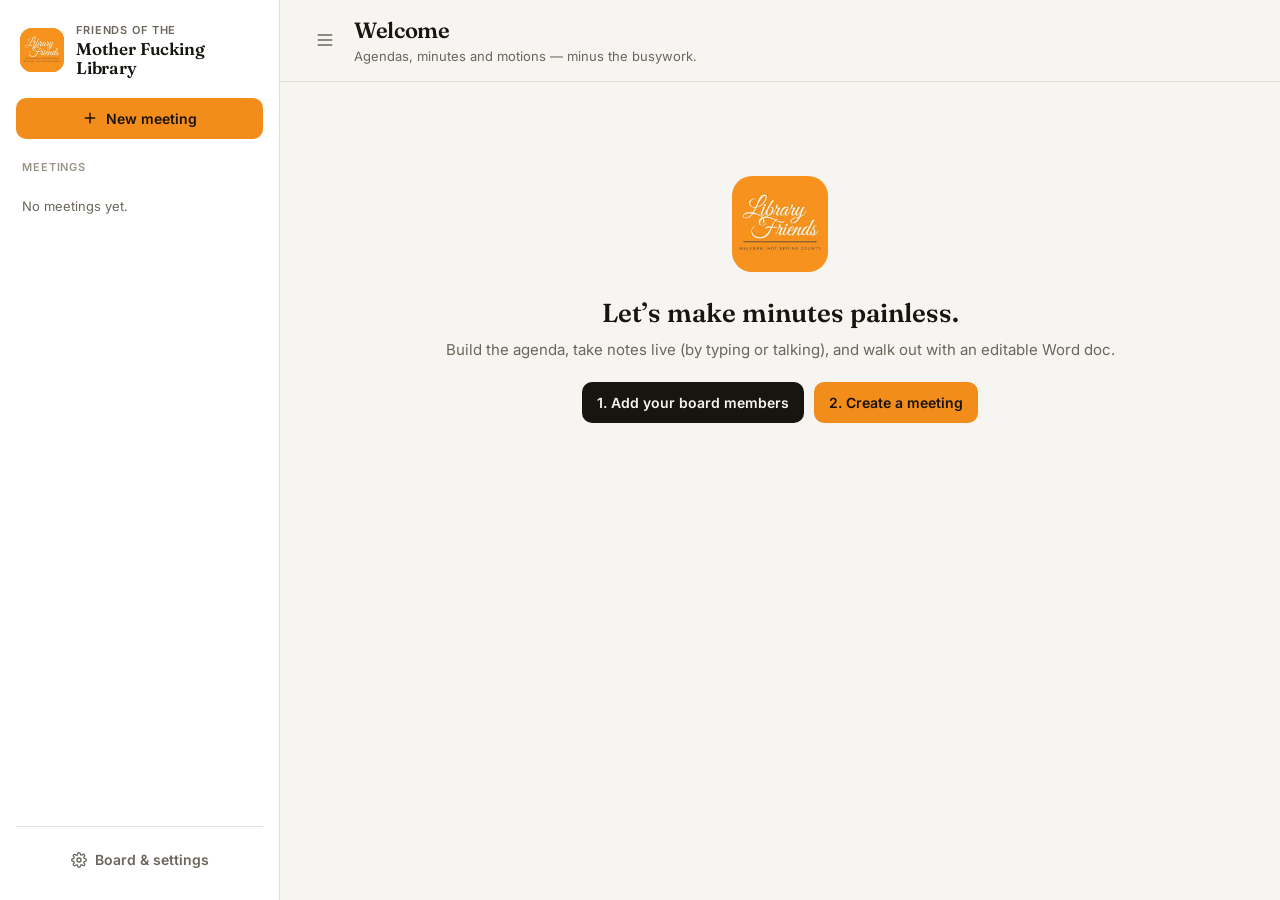
==== board/index.html @ 4c4029c6 "Add board meeting minutes app (Friends of the Mother Fucking Library) Single-page app under board/ f" ====
<!doctype html>
<html lang="en">
<head>
<meta charset="utf-8">
<meta name="viewport" content="width=device-width, initial-scale=1, viewport-fit=cover">
<title>Friends of the Mother Fucking Library</title>
<meta name="description" content="Build board meeting agendas, take minutes live with voice dictation, and export editable Word documents.">
<meta name="theme-color" content="#f28c1b">
<link rel="icon" href="assets/logo.png">
<link rel="preconnect" href="https://fonts.googleapis.com">
<link rel="preconnect" href="https://fonts.gstatic.com" crossorigin>
<link href="https://fonts.googleapis.com/css2?family=Inter:wght@400;500;600;700&family=Fraunces:opsz,wght@9..144,600&display=swap" rel="stylesheet">
<link rel="stylesheet" href="styles.css">
</head>
<body>
<div class="app">
  <aside class="sidebar" id="sidebar">
    <div class="brand">
      <div class="brand-mark"><img src="assets/logo.png" alt=""></div>
      <div>
        <div class="brand-kicker">Friends of the</div>
        <div class="brand-name">Mother Fucking Library</div>
      </div>
    </div>
    <button class="btn btn-primary btn-block" id="newMeetingBtn">
      <svg viewBox="0 0 24 24" width="16" height="16" fill="none" stroke="currentColor" stroke-width="2.2" stroke-linecap="round"><path d="M12 5v14M5 12h14"/></svg>
      New meeting
    </button>
    <div class="side-label">Meetings</div>
    <nav class="meeting-list" id="meetingList"></nav>
    <div class="side-foot">
      <button class="btn btn-ghost btn-block" id="settingsBtn">
        <svg viewBox="0 0 24 24" width="16" height="16" fill="none" stroke="currentColor" stroke-width="2" stroke-linecap="round" stroke-linejoin="round"><circle cx="12" cy="12" r="3"/><path d="M19.4 15a1.7 1.7 0 0 0 .3 1.8l.1.1a2 2 0 1 1-2.8 2.8l-.1-.1a1.7 1.7 0 0 0-1.8-.3 1.7 1.7 0 0 0-1 1.5V21a2 2 0 1 1-4 0v-.1a1.7 1.7 0 0 0-1.1-1.5 1.7 1.7 0 0 0-1.8.3l-.1.1a2 2 0 1 1-2.8-2.8l.1-.1a1.7 1.7 0 0 0 .3-1.8 1.7 1.7 0 0 0-1.5-1H3a2 2 0 1 1 0-4h.1a1.7 1.7 0 0 0 1.5-1.1 1.7 1.7 0 0 0-.3-1.8l-.1-.1a2 2 0 1 1 2.8-2.8l.1.1a1.7 1.7 0 0 0 1.8.3H9a1.7 1.7 0 0 0 1-1.5V3a2 2 0 1 1 4 0v.1a1.7 1.7 0 0 0 1 1.5 1.7 1.7 0 0 0 1.8-.3l.1-.1a2 2 0 1 1 2.8 2.8l-.1.1a1.7 1.7 0 0 0-.3 1.8V9a1.7 1.7 0 0 0 1.5 1H21a2 2 0 1 1 0 4h-.1a1.7 1.7 0 0 0-1.5 1z"/></svg>
        Board &amp; settings
      </button>
    </div>
  </aside>
  <div class="scrim" id="scrim"></div>

  <main class="main">
    <header class="topbar">
      <button class="icon-btn menu-btn" id="menuBtn" aria-label="Open meetings list">
        <svg viewBox="0 0 24 24" width="20" height="20" fill="none" stroke="currentColor" stroke-width="2" stroke-linecap="round"><path d="M4 6h16M4 12h16M4 18h16"/></svg>
      </button>
      <div class="meeting-head" id="meetingHead"></div>
      <button class="icon-btn" id="delMeetingBtn" data-act="del-meeting" title="Delete this meeting" aria-label="Delete this meeting" hidden>
        <svg viewBox="0 0 24 24" width="16" height="16" fill="none" stroke="currentColor" stroke-width="2" stroke-linecap="round" stroke-linejoin="round"><path d="M4 7h16M10 11v6M14 11v6M6 7l1 13h10l1-13M9 7V4h6v3"/></svg>
      </button>
      <div class="rec-pill" id="recPill" hidden>
        <span class="rec-dot"></span><span id="recTime">00:00</span>
      </div>
    </header>

    <div class="tabs" role="tablist" id="tabs">
      <button role="tab" data-tab="agenda" class="tab">
        <span class="tab-num">1</span> Agenda
      </button>
      <button role="tab" data-tab="live" class="tab">
        <span class="tab-num">2</span> <span><span class="long">Take </span>minutes</span>
      </button>
      <button role="tab" data-tab="export" class="tab">
        <span class="tab-num">3</span> <span><span class="long">Review &amp; </span>export</span>
      </button>
    </div>

    <section class="view" id="view"></section>
  </main>
</div>

<div class="toast" id="toast" role="status" aria-live="polite"></div>
<dialog class="modal" id="modal"></dialog>

<script src="app.js"></script>
</body>
</html>
---- board/styles.css ----
:root {
  --bg: #f7f5f1;
  --bg-2: #efebe4;
  --card: #ffffff;
  --card-2: #fbfaf7;
  --ink: #17150f;
  --text: #24211b;
  --mute: #6b665c;
  --faint: #9a9488;
  --line: #e4dfd5;
  --line-2: #d6cfc2;
  --accent: #f28c1b;
  --accent-ink: #1a1206;
  --accent-text: #a8520a;
  --accent-soft: #fdebd6;
  --ok: #1f7a4d;
  --ok-soft: #dcf1e5;
  --bad: #b3261e;
  --bad-soft: #fbe2df;
  --info: #2d5bd7;
  --info-soft: #e1e8fb;
  --shadow: 0 1px 2px rgba(23, 21, 15, .05), 0 8px 24px -12px rgba(23, 21, 15, .18);
  --radius: 14px;
  --radius-sm: 10px;
  --side: 280px;
  color-scheme: light;
}

@media (prefers-color-scheme: dark) {
  :root:not([data-theme="light"]) {
    --bg: #0f0e0c;
    --bg-2: #171512;
    --card: #1b1916;
    --card-2: #211e1a;
    --ink: #f6f2ea;
    --text: #e9e4da;
    --mute: #a59f93;
    --faint: #7a7469;
    --line: #2c2924;
    --line-2: #3a362f;
    --accent: #f59a35;
    --accent-ink: #1a1206;
    --accent-text: #f7a54b;
    --accent-soft: #3a2611;
    --ok: #5fcf95;
    --ok-soft: #173325;
    --bad: #f2867d;
    --bad-soft: #3b1a17;
    --info: #8eaaf7;
    --info-soft: #1a2442;
    --shadow: 0 1px 2px rgba(0, 0, 0, .3), 0 10px 30px -12px rgba(0, 0, 0, .6);
    color-scheme: dark;
  }
}
:root[data-theme="dark"] {
  --bg: #0f0e0c;
  --bg-2: #171512;
  --card: #1b1916;
  --card-2: #211e1a;
  --ink: #f6f2ea;
  --text: #e9e4da;
  --mute: #a59f93;
  --faint: #7a7469;
  --line: #2c2924;
  --line-2: #3a362f;
  --accent: #f59a35;
  --accent-ink: #1a1206;
  --accent-text: #f7a54b;
  --accent-soft: #3a2611;
  --ok: #5fcf95;
  --ok-soft: #173325;
  --bad: #f2867d;
  --bad-soft: #3b1a17;
  --info: #8eaaf7;
  --info-soft: #1a2442;
  --shadow: 0 1px 2px rgba(0, 0, 0, .3), 0 10px 30px -12px rgba(0, 0, 0, .6);
  color-scheme: dark;
}

* { box-sizing: border-box; }
html, body { margin: 0; height: 100%; }
body {
  background: var(--bg);
  color: var(--text);
  font: 15px/1.5 Inter, ui-sans-serif, system-ui, -apple-system, "Segoe UI", sans-serif;
  -webkit-font-smoothing: antialiased;
}
button, input, select, textarea { font: inherit; color: inherit; }
[hidden] { display: none !important; }
::selection { background: var(--accent-soft); }

/* ---------- layout ---------- */
.app { display: grid; grid-template-columns: var(--side) 1fr; min-height: 100vh; }
@media (min-width: 861px) { .app { background: linear-gradient(to right, var(--card) calc(var(--side) - 1px), var(--line) calc(var(--side) - 1px), var(--line) var(--side), transparent var(--side)); } }
.sidebar {
  position: sticky; top: 0; height: 100vh;
  display: flex; flex-direction: column; gap: 14px;
  padding: 20px 16px;
  background: var(--card);
  border-right: 1px solid var(--line);
  overflow: hidden;
}
.main { min-width: 0; display: flex; flex-direction: column; }
.scrim { display: none; }

.brand { display: flex; gap: 12px; align-items: center; padding: 2px 4px 6px; }
.brand-mark {
  width: 44px; height: 44px; border-radius: 12px; flex: none; overflow: hidden;
  background: var(--accent); box-shadow: inset 0 0 0 1px rgba(0,0,0,.06);
}
.brand-mark img { width: 100%; height: 100%; display: block; }
.brand-kicker { font-size: 11px; letter-spacing: .08em; text-transform: uppercase; color: var(--mute); font-weight: 600; }
.brand-name {
  font-family: Fraunces, Georgia, serif; font-weight: 600; font-size: 17px; line-height: 1.15;
  color: var(--ink); letter-spacing: -.01em;
}
.side-label {
  font-size: 11px; font-weight: 600; letter-spacing: .08em; text-transform: uppercase;
  color: var(--faint); padding: 6px 6px 0;
}
.meeting-list { flex: 1; overflow-y: auto; margin: 0 -6px; padding: 0 6px; display: flex; flex-direction: column; gap: 2px; }
.m-link {
  display: flex; flex-direction: column; gap: 1px; text-align: left; width: 100%;
  padding: 9px 10px; border-radius: 10px; border: 0; background: none; cursor: pointer;
}
.m-link:hover { background: var(--bg-2); }
.m-link.active { background: var(--accent-soft); }
.m-link .t { font-weight: 600; font-size: 14px; color: var(--ink); }
.m-link .s { font-size: 12px; color: var(--mute); display: flex; gap: 6px; align-items: center; }
.m-empty { color: var(--mute); font-size: 13px; padding: 8px 6px; }
.side-foot { display: flex; flex-direction: column; gap: 6px; border-top: 1px solid var(--line); padding-top: 12px; }

/* ---------- top bar ---------- */
.topbar {
  position: sticky; top: 0; z-index: 20;
  display: flex; align-items: center; gap: 12px;
  padding: 14px 28px;
  background: color-mix(in srgb, var(--bg) 86%, transparent);
  backdrop-filter: saturate(1.4) blur(12px);
  -webkit-backdrop-filter: saturate(1.4) blur(12px);
  border-bottom: 1px solid var(--line);
}
.menu-btn { display: none; }
.meeting-head { flex: 1; min-width: 0; }
.meeting-head h1 {
  margin: 0; font-family: Fraunces, Georgia, serif; font-weight: 600; font-size: 22px;
  letter-spacing: -.015em; color: var(--ink); white-space: nowrap; overflow: hidden; text-overflow: ellipsis;
}
.meeting-head .sub { color: var(--mute); font-size: 13px; }
.rec-pill {
  display: inline-flex; align-items: center; gap: 8px; padding: 6px 12px; border-radius: 99px;
  background: var(--bad-soft); color: var(--bad); font-weight: 600; font-size: 13px; font-variant-numeric: tabular-nums;
}
.rec-dot { width: 8px; height: 8px; border-radius: 50%; background: var(--bad); animation: pulse 1.2s infinite; }
@keyframes pulse { 50% { opacity: .25; } }

.tabs { display: flex; gap: 4px; padding: 12px 28px 0; border-bottom: 1px solid var(--line); overflow-x: auto; }
.tab {
  display: inline-flex; align-items: center; gap: 8px; white-space: nowrap;
  padding: 10px 14px; border: 0; background: none; cursor: pointer;
  color: var(--mute); font-weight: 600; font-size: 14px;
  border-bottom: 2px solid transparent; margin-bottom: -1px;
}
.tab:hover { color: var(--ink); }
.tab[aria-selected="true"] { color: var(--ink); border-bottom-color: var(--accent); }
.tab-num {
  display: inline-grid; place-items: center; width: 20px; height: 20px; border-radius: 50%;
  font-size: 11px; background: var(--bg-2); color: var(--mute);
}
.tab[aria-selected="true"] .tab-num { background: var(--accent); color: var(--accent-ink); }

.view { padding: 24px 28px 120px; max-width: 1180px; width: 100%; }

/* ---------- primitives ---------- */
.btn {
  display: inline-flex; align-items: center; justify-content: center; gap: 8px;
  padding: 9px 14px; border-radius: 10px; border: 1px solid var(--line-2);
  background: var(--card); color: var(--ink); font-weight: 600; font-size: 14px; cursor: pointer;
  transition: background .15s, border-color .15s, transform .05s;
}
.btn:hover { background: var(--bg-2); }
.btn:active { transform: translateY(1px); }
.btn:focus-visible, .icon-btn:focus-visible, .tab:focus-visible, .chip:focus-visible { outline: 2px solid var(--accent); outline-offset: 2px; }
.btn-primary { background: var(--accent); border-color: transparent; color: var(--accent-ink); }
.btn-primary:hover { background: color-mix(in srgb, var(--accent) 88%, #000); }
.btn-dark { background: var(--ink); color: var(--bg); border-color: transparent; }
.btn-dark:hover { background: color-mix(in srgb, var(--ink) 85%, var(--bg)); }
.btn-ghost { background: transparent; border-color: transparent; color: var(--mute); }
.btn-ghost:hover { background: var(--bg-2); color: var(--ink); }
.btn-danger { color: var(--bad); }
.btn-sm { padding: 6px 10px; font-size: 13px; border-radius: 8px; }
.btn-block { width: 100%; }
.btn.rec-on { background: var(--bad); color: #fff; border-color: transparent; }

.icon-btn {
  display: inline-grid; place-items: center; width: 34px; height: 34px; flex: none;
  border-radius: 9px; border: 0; background: transparent; color: var(--mute); cursor: pointer;
}
.icon-btn:hover { background: var(--bg-2); color: var(--ink); }
.icon-btn.mic-on { background: var(--bad); color: #fff; animation: glow 1.6s infinite; }
@keyframes glow { 0%,100% { box-shadow: 0 0 0 0 color-mix(in srgb, var(--bad) 45%, transparent); } 50% { box-shadow: 0 0 0 6px transparent; } }

.card {
  background: var(--card); border: 1px solid var(--line); border-radius: var(--radius);
  box-shadow: var(--shadow);
}
.card-pad { padding: 20px; }
.card + .card, .stack > * + * { margin-top: 16px; }
.card-title {
  display: flex; align-items: center; gap: 10px; margin: 0 0 14px;
  font-size: 13px; font-weight: 700; letter-spacing: .06em; text-transform: uppercase; color: var(--mute);
}
.card-title .spacer { flex: 1; }

.grid { display: grid; gap: 14px; }
.g2 { grid-template-columns: repeat(2, minmax(0, 1fr)); }
.g3 { grid-template-columns: repeat(3, minmax(0, 1fr)); }
.g4 { grid-template-columns: repeat(4, minmax(0, 1fr)); }

.field { display: flex; flex-direction: column; gap: 6px; min-width: 0; }
.field > span { font-size: 12px; font-weight: 600; color: var(--mute); }
.input, .select, .textarea {
  width: 100%; padding: 9px 12px; border-radius: 10px; border: 1px solid var(--line-2);
  background: var(--card-2); color: var(--ink); outline: none; transition: border-color .15s, box-shadow .15s;
}
.input:focus, .select:focus, .textarea:focus {
  border-color: var(--accent); box-shadow: 0 0 0 3px color-mix(in srgb, var(--accent) 22%, transparent);
}
.textarea { resize: vertical; min-height: 84px; line-height: 1.55; }
.input.bare {
  border-color: transparent; background: transparent; padding-left: 0; font-weight: 600; font-size: 16px;
}
.input.bare:focus { box-shadow: none; border-color: transparent; border-bottom: 1px solid var(--accent); border-radius: 0; }
.hint { font-size: 12.5px; color: var(--mute); }
.muted { color: var(--mute); }
.row { display: flex; gap: 10px; align-items: center; flex-wrap: wrap; }
.row .grow { flex: 1; min-width: 0; }

/* ---------- chips (attendance) ---------- */
.chips { display: flex; flex-wrap: wrap; gap: 8px; }
.chip {
  display: inline-flex; align-items: center; gap: 8px; padding: 7px 12px 7px 8px; border-radius: 99px;
  border: 1px solid var(--line-2); background: var(--card-2); cursor: pointer; font-weight: 500; font-size: 14px;
  transition: all .15s;
}
.chip .dot { width: 22px; height: 22px; border-radius: 50%; display: grid; place-items: center; font-size: 12px; background: var(--bg-2); color: var(--mute); }
.chip .role { color: var(--mute); font-size: 12px; }
.chip.present { background: var(--ok-soft); border-color: transparent; }
.chip.present .dot { background: var(--ok); color: #fff; }
.chip.absent { background: var(--bad-soft); border-color: transparent; text-decoration: line-through; text-decoration-color: color-mix(in srgb, var(--bad) 50%, transparent); }
.chip.absent .dot { background: var(--bad); color: #fff; }

.badge {
  display: inline-flex; align-items: center; gap: 4px; padding: 2px 8px; border-radius: 99px;
  font-size: 11.5px; font-weight: 600; background: var(--bg-2); color: var(--mute);
}
.badge.ok { background: var(--ok-soft); color: var(--ok); }
.badge.bad { background: var(--bad-soft); color: var(--bad); }
.badge.acc { background: var(--accent-soft); color: var(--accent-text); }
.badge.info { background: var(--info-soft); color: var(--info); }

/* ---------- agenda builder ---------- */
.section-block { padding: 6px 0 4px; }
.section-block + .section-block { border-top: 1px dashed var(--line-2); margin-top: 10px; padding-top: 16px; }
.section-head { display: flex; align-items: center; gap: 10px; margin-bottom: 10px; }
.section-head h3 {
  margin: 0; font-size: 12.5px; font-weight: 800; letter-spacing: .09em; text-transform: uppercase; color: var(--ink);
}
.section-head .count { color: var(--faint); font-size: 12px; font-weight: 600; }
.section-head .spacer { flex: 1; }
.agenda-item {
  display: flex; align-items: center; gap: 8px; padding: 6px 6px 6px 10px; border-radius: 10px;
  background: var(--card-2); border: 1px solid var(--line);
}
.agenda-item + .agenda-item { margin-top: 6px; }
.agenda-item .num { width: 22px; text-align: center; color: var(--faint); font-weight: 700; font-size: 13px; flex: none; }
.agenda-item .input { border: 0; background: transparent; padding: 6px 4px; box-shadow: none; }
.agenda-item .tools { display: flex; gap: 2px; flex: none; }
.add-row { display: flex; gap: 8px; margin-top: 8px; }
.add-row .input { background: transparent; border-style: dashed; }

/* ---------- live minutes ---------- */
.live { display: grid; grid-template-columns: minmax(0, 1fr) 340px; gap: 20px; align-items: start; }
.live-side { position: sticky; top: 140px; display: flex; flex-direction: column; gap: 16px; max-height: calc(100vh - 160px); }
.topic {
  border: 1px solid var(--line); border-radius: var(--radius); background: var(--card);
  transition: border-color .15s, box-shadow .15s;
}
.topic + .topic { margin-top: 12px; }
.topic.active { border-color: var(--accent); box-shadow: 0 0 0 3px color-mix(in srgb, var(--accent) 18%, transparent); }
.topic-head { display: flex; align-items: center; gap: 8px; padding: 10px 12px 0 16px; }
.topic-head .grow { flex: 1; min-width: 0; }
.topic-body { padding: 6px 16px 14px; }
.topic .textarea { min-height: 72px; background: var(--card-2); overflow: hidden; resize: none; }
.interim { color: var(--faint); font-style: italic; font-size: 13.5px; min-height: 0; margin-top: 6px; }
.topic-foot { display: flex; gap: 8px; flex-wrap: wrap; align-items: center; margin-top: 10px; }
.toggle { display: inline-flex; align-items: center; gap: 8px; font-size: 13px; color: var(--mute); cursor: pointer; user-select: none; }
.toggle input { accent-color: var(--accent); width: 16px; height: 16px; }

.motion {
  margin-top: 10px; padding: 12px; border-radius: 12px;
  background: color-mix(in srgb, var(--accent-soft) 55%, var(--card));
  border: 1px solid color-mix(in srgb, var(--accent) 30%, var(--line));
}
.motion-top { display: flex; gap: 8px; align-items: flex-start; }
.motion-label { font-size: 11px; font-weight: 800; letter-spacing: .08em; text-transform: uppercase; color: var(--accent-text); padding-top: 9px; flex: none; }
.motion .grid { margin-top: 8px; }
.motion .input, .motion .select { background: var(--card); }

.sec-label {
  display: flex; align-items: center; gap: 10px;
  font-size: 12px; font-weight: 800; letter-spacing: .1em; text-transform: uppercase; color: var(--mute);
  margin: 26px 2px 10px;
}
.sec-label::after { content: ""; flex: 1; height: 1px; background: var(--line); }
.sec-label:first-child { margin-top: 0; }

.transcript { display: flex; flex-direction: column; min-height: 0; }
.transcript-list { overflow-y: auto; flex: 1; min-height: 120px; max-height: 46vh; margin: 0 -8px; padding: 0 8px; }
.t-line { display: flex; gap: 8px; padding: 6px 0; border-bottom: 1px solid var(--line); font-size: 13.5px; }
.t-line:last-child { border-bottom: 0; }
.t-line time { color: var(--faint); font-size: 11.5px; font-variant-numeric: tabular-nums; padding-top: 2px; flex: none; width: 38px; }
.t-line .txt { flex: 1; }
.t-line .icon-btn { width: 26px; height: 26px; opacity: 0; }
.t-line:hover .icon-btn, .t-line .icon-btn:focus-visible { opacity: 1; }
@media (hover: none) { .t-line .icon-btn { opacity: 1; } }
.t-empty { color: var(--mute); font-size: 13px; padding: 10px 0; }

.stat { display: flex; flex-direction: column; gap: 2px; }
.stat b { font-size: 22px; font-variant-numeric: tabular-nums; color: var(--ink); font-weight: 700; }
.stat span { font-size: 12px; color: var(--mute); }

/* ---------- document preview ---------- */
.export { display: grid; grid-template-columns: minmax(0, 1fr) 300px; gap: 20px; align-items: start; }
.export-side { position: sticky; top: 140px; display: flex; flex-direction: column; gap: 16px; }
.doc-toggle { display: inline-flex; background: var(--bg-2); border-radius: 10px; padding: 3px; margin-bottom: 14px; }
.doc-toggle button { border: 0; background: none; padding: 7px 14px; border-radius: 8px; font-weight: 600; font-size: 13px; color: var(--mute); cursor: pointer; }
.doc-toggle button[aria-pressed="true"] { background: var(--card); color: var(--ink); box-shadow: var(--shadow); }
.paper {
  background: #fff; color: #222; border-radius: 6px; padding: 56px 64px;
  box-shadow: 0 1px 3px rgba(0,0,0,.08), 0 20px 50px -20px rgba(0,0,0,.35);
  font-family: Arial, Helvetica, sans-serif; font-size: 14.5px; line-height: 1.5;
  max-width: 820px;
}
.paper .doc-head { display: flex; align-items: center; gap: 18px; border-bottom: 2px solid #f28c1b; padding-bottom: 14px; margin-bottom: 22px; }
.paper .doc-head img { width: 64px; height: 64px; }
.paper .doc-head h2 { margin: 0; font-size: 22px; font-weight: 700; color: #222; }
.paper .doc-head p { margin: 2px 0 0; color: #666; font-size: 13px; }
.paper h3 { font-size: 15px; margin: 22px 0 8px; color: #222; letter-spacing: .02em; }
.paper h4 { font-size: 14.5px; margin: 14px 0 4px; color: #222; }
.paper p { margin: 0 0 10px; }
.paper ul { margin: 0 0 10px; padding-left: 24px; }
.paper ul ul { list-style: circle; margin: 2px 0; }
.paper table { border-collapse: collapse; width: 100%; margin-bottom: 18px; }
.paper td { border: 1px solid #999; padding: 6px 9px; vertical-align: top; }
.paper td.k { font-weight: 700; width: 110px; background: #fafafa; }
.paper .ph { background: #fff3cd; color: #8a5a00; border-radius: 3px; padding: 0 3px; }
.paper ol { padding-left: 22px; margin: 0 0 10px; }

/* ---------- toast & modal ---------- */
.toast {
  position: fixed; left: 50%; bottom: 24px; transform: translate(-50%, 20px); opacity: 0; pointer-events: none;
  background: var(--ink); color: var(--bg); padding: 11px 18px; border-radius: 12px; font-weight: 500; font-size: 14px;
  box-shadow: 0 10px 30px rgba(0,0,0,.25); transition: all .25s; z-index: 100; max-width: calc(100vw - 32px);
}
.toast.show { opacity: 1; transform: translate(-50%, 0); }
.modal {
  border: 0; padding: 0; border-radius: 18px; width: min(640px, calc(100vw - 32px)); max-height: calc(100vh - 48px);
  background: var(--card); color: var(--text); box-shadow: 0 30px 80px rgba(0,0,0,.35);
}
.modal::backdrop { background: rgba(15, 14, 12, .5); backdrop-filter: blur(3px); }
.modal-head { display: flex; align-items: center; gap: 10px; padding: 18px 22px; border-bottom: 1px solid var(--line); }
.modal-head h2 { margin: 0; flex: 1; font-family: Fraunces, Georgia, serif; font-weight: 600; font-size: 20px; color: var(--ink); }
.modal-body { padding: 20px 22px; overflow-y: auto; max-height: calc(100vh - 200px); }
.modal-foot { display: flex; gap: 10px; justify-content: flex-end; padding: 14px 22px; border-top: 1px solid var(--line); }
.roster-row { display: grid; grid-template-columns: 1fr 1fr 34px; gap: 8px; align-items: center; }
.roster-row + .roster-row { margin-top: 8px; }

.empty-state { text-align: center; padding: 70px 20px; }
.empty-state h2 { font-family: Fraunces, Georgia, serif; font-weight: 600; font-size: 26px; color: var(--ink); margin: 16px 0 6px; }
.empty-state p { color: var(--mute); margin: 0 0 20px; }
.empty-state img { width: 96px; height: 96px; border-radius: 20px; }

.notice {
  display: flex; gap: 10px; padding: 12px 14px; border-radius: 12px; font-size: 13.5px;
  background: var(--info-soft); color: var(--info);
}

/* ---------- responsive ---------- */
@media (max-width: 1080px) {
  .live, .export { grid-template-columns: minmax(0, 1fr); }
  .live-side, .export-side { position: static; max-height: none; }
  .live-side { order: -1; }
  .transcript-list { max-height: 220px; }
  .stats-card { display: none; }
}
@media (max-width: 860px) {
  .app { grid-template-columns: 1fr; }
  .sidebar {
    position: fixed; left: 0; top: 0; bottom: 0; width: min(300px, 86vw); z-index: 60;
    transform: translateX(-102%); transition: transform .25s ease; box-shadow: 0 0 40px rgba(0,0,0,.25);
  }
  .sidebar.open { transform: none; }
  .scrim.show { display: block; position: fixed; inset: 0; background: rgba(0,0,0,.4); z-index: 50; }
  .menu-btn { display: inline-grid; }
  .topbar, .tabs { padding-left: 16px; padding-right: 16px; }
  .view { padding: 18px 16px 120px; }
  .g3, .g4 { grid-template-columns: repeat(2, minmax(0, 1fr)); }
  .paper { padding: 28px 20px; font-size: 13.5px; }
  .meeting-head h1 { font-size: 18px; }
}
@media (max-width: 520px) {
  .g2, .g3, .g4 { grid-template-columns: minmax(0, 1fr); }
  .tab { padding: 10px 10px; }
  .tab .long { display: none; }
  .tab span:not(.tab-num) { text-transform: capitalize; }
  .roster-row { grid-template-columns: 1fr 34px; }
  .roster-row .role-in { grid-column: 1; }
}

@media print {
  .sidebar, .topbar, .tabs, .export-side, .doc-toggle, .toast { display: none !important; }
  .app { display: block; }
  .view { padding: 0; max-width: none; }
  .export { display: block; }
  .paper { box-shadow: none; padding: 0; max-width: none; }
  body { background: #fff; }
}
@media (prefers-reduced-motion: reduce) {
  *, *::before, *::after { animation: none !important; transition: none !important; }
}
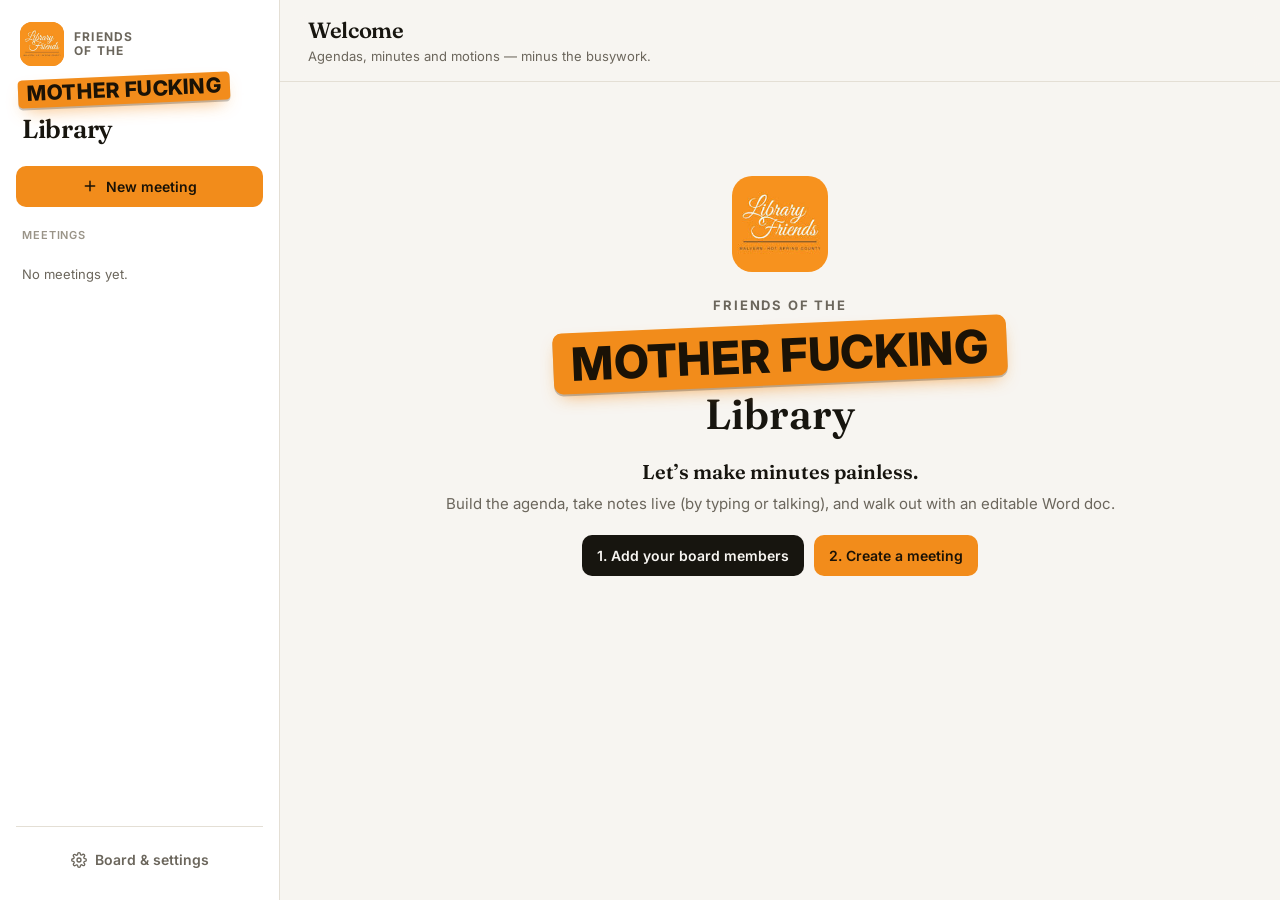
==== commit 5a00d60e: "Make the Mother Fucking sticker the star of the brand - Sidebar wordmark: "Friends of the" / orange " ====
--- a/board/index.html
+++ b/board/index.html
@@ -15,12 +15,13 @@
 <body>
 <div class="app">
   <aside class="sidebar" id="sidebar">
-    <div class="brand">
-      <div class="brand-mark"><img src="assets/logo.png" alt=""></div>
-      <div>
-        <div class="brand-kicker">Friends of the</div>
-        <div class="brand-name">Mother Fucking Library</div>
+    <div class="brand" aria-label="Friends of the Mother Fucking Library">
+      <div class="brand-top">
+        <div class="brand-mark"><img src="assets/logo.png" alt=""></div>
+        <div class="brand-kicker">Friends<br>of the</div>
       </div>
+      <div class="mf">Mother Fucking</div>
+      <div class="brand-name">Library</div>
     </div>
     <button class="btn btn-primary btn-block" id="newMeetingBtn">
       <svg viewBox="0 0 24 24" width="16" height="16" fill="none" stroke="currentColor" stroke-width="2.2" stroke-linecap="round"><path d="M12 5v14M5 12h14"/></svg>
@@ -38,6 +39,12 @@
   <div class="scrim" id="scrim"></div>
 
   <main class="main">
+    <div class="mobile-brand" aria-hidden="true">
+      <img src="assets/logo.png" alt="">
+      <span class="mb-small">Friends of the</span>
+      <span class="mf">Mother Fucking</span>
+      <span class="mb-lib">Library</span>
+    </div>
     <header class="topbar">
       <button class="icon-btn menu-btn" id="menuBtn" aria-label="Open meetings list">
         <svg viewBox="0 0 24 24" width="20" height="20" fill="none" stroke="currentColor" stroke-width="2" stroke-linecap="round"><path d="M4 6h16M4 12h16M4 18h16"/></svg>
--- a/board/styles.css
+++ b/board/styles.css
@@ -103,17 +103,39 @@
 .main { min-width: 0; display: flex; flex-direction: column; }
 .scrim { display: none; }
 
-.brand { display: flex; gap: 12px; align-items: center; padding: 2px 4px 6px; }
+.brand { display: flex; flex-direction: column; align-items: flex-start; gap: 6px; padding: 2px 4px 10px; }
+.brand-top { display: flex; align-items: center; gap: 10px; }
 .brand-mark {
   width: 44px; height: 44px; border-radius: 12px; flex: none; overflow: hidden;
   background: var(--accent); box-shadow: inset 0 0 0 1px rgba(0,0,0,.06);
 }
 .brand-mark img { width: 100%; height: 100%; display: block; }
-.brand-kicker { font-size: 11px; letter-spacing: .08em; text-transform: uppercase; color: var(--mute); font-weight: 600; }
+.brand-kicker { font-size: 12px; line-height: 1.2; letter-spacing: .1em; text-transform: uppercase; color: var(--mute); font-weight: 700; }
+.brand .mf { font-size: 21px; margin: 4px 0 2px -2px; }
 .brand-name {
-  font-family: Fraunces, Georgia, serif; font-weight: 600; font-size: 17px; line-height: 1.15;
-  color: var(--ink); letter-spacing: -.01em;
-}
+  font-family: Fraunces, Georgia, serif; font-weight: 600; font-size: 26px; line-height: 1;
+  color: var(--ink); letter-spacing: -.01em; padding-left: 2px; margin-top: 4px;
+}
+
+/* The gag: "Mother Fucking" as a slapped-on sticker */
+.mf {
+  display: inline-block; white-space: nowrap;
+  background: var(--accent); color: var(--accent-ink);
+  font-family: Inter, system-ui, sans-serif; font-weight: 800; text-transform: uppercase; letter-spacing: .015em;
+  line-height: 1.05; padding: .16em .4em .12em; border-radius: .2em;
+  transform: rotate(-2.5deg);
+  box-shadow: 0 2px 0 rgba(0, 0, 0, .22), 0 8px 18px -8px color-mix(in srgb, var(--accent) 80%, transparent);
+  transition: transform .2s cubic-bezier(.3, 1.6, .5, 1);
+}
+.mf:hover { transform: rotate(1.5deg) scale(1.05); }
+
+.mobile-brand { display: none; }
+.hero-mark { display: flex; flex-direction: column; align-items: center; gap: 8px; margin: 18px 0 6px; }
+.hero-small { font-size: 13px; font-weight: 700; letter-spacing: .14em; text-transform: uppercase; color: var(--mute); }
+.hero-mark .mf { font-size: clamp(30px, 7vw, 46px); }
+.hero-lib { font-family: Fraunces, Georgia, serif; font-weight: 600; font-size: clamp(30px, 6vw, 42px); line-height: 1; color: var(--ink); }
+.empty-state .hero-mark + h2 { font-size: 20px; margin-top: 22px; }
+
 .side-label {
   font-size: 11px; font-weight: 600; letter-spacing: .08em; text-transform: uppercase;
   color: var(--faint); padding: 6px 6px 0;
@@ -140,7 +162,7 @@
   -webkit-backdrop-filter: saturate(1.4) blur(12px);
   border-bottom: 1px solid var(--line);
 }
-.menu-btn { display: none; }
+.topbar .menu-btn { display: none; }
 .meeting-head { flex: 1; min-width: 0; }
 .meeting-head h1 {
   margin: 0; font-family: Fraunces, Georgia, serif; font-weight: 600; font-size: 22px;
@@ -361,7 +383,7 @@
 .toast {
   position: fixed; left: 50%; bottom: 24px; transform: translate(-50%, 20px); opacity: 0; pointer-events: none;
   background: var(--ink); color: var(--bg); padding: 11px 18px; border-radius: 12px; font-weight: 500; font-size: 14px;
-  box-shadow: 0 10px 30px rgba(0,0,0,.25); transition: all .25s; z-index: 100; max-width: calc(100vw - 32px);
+  box-shadow: 0 10px 30px rgba(0,0,0,.25); transition: all .25s; z-index: 100; width: max-content; max-width: calc(100vw - 32px); text-align: center;
 }
 .toast.show { opacity: 1; transform: translate(-50%, 0); }
 .modal {
@@ -398,11 +420,20 @@
   .app { grid-template-columns: 1fr; }
   .sidebar {
     position: fixed; left: 0; top: 0; bottom: 0; width: min(300px, 86vw); z-index: 60;
-    transform: translateX(-102%); transition: transform .25s ease; box-shadow: 0 0 40px rgba(0,0,0,.25);
+    transform: translateX(-102%); transition: transform .25s ease;
   }
-  .sidebar.open { transform: none; }
+  .sidebar.open { transform: none; box-shadow: 0 0 40px rgba(0,0,0,.25); }
+  .no-meeting .mobile-brand { display: none; }
   .scrim.show { display: block; position: fixed; inset: 0; background: rgba(0,0,0,.4); z-index: 50; }
-  .menu-btn { display: inline-grid; }
+  .topbar .menu-btn { display: inline-grid; }
+  .mobile-brand {
+    display: flex; flex-wrap: wrap; align-items: center; justify-content: center; gap: 6px 10px;
+    padding: 14px 16px 12px; background: var(--card); border-bottom: 1px solid var(--line);
+  }
+  .mobile-brand img { width: 30px; height: 30px; border-radius: 8px; }
+  .mobile-brand .mb-small { font-size: 12px; font-weight: 700; letter-spacing: .1em; text-transform: uppercase; color: var(--mute); }
+  .mobile-brand .mf { font-size: 22px; }
+  .mobile-brand .mb-lib { font-family: Fraunces, Georgia, serif; font-weight: 600; font-size: 24px; color: var(--ink); line-height: 1; }
   .topbar, .tabs { padding-left: 16px; padding-right: 16px; }
   .view { padding: 18px 16px 120px; }
   .g3, .g4 { grid-template-columns: repeat(2, minmax(0, 1fr)); }
@@ -419,7 +450,7 @@
 }
 
 @media print {
-  .sidebar, .topbar, .tabs, .export-side, .doc-toggle, .toast { display: none !important; }
+  .sidebar, .topbar, .tabs, .export-side, .doc-toggle, .toast, .mobile-brand { display: none !important; }
   .app { display: block; }
   .view { padding: 0; max-width: none; }
   .export { display: block; }
